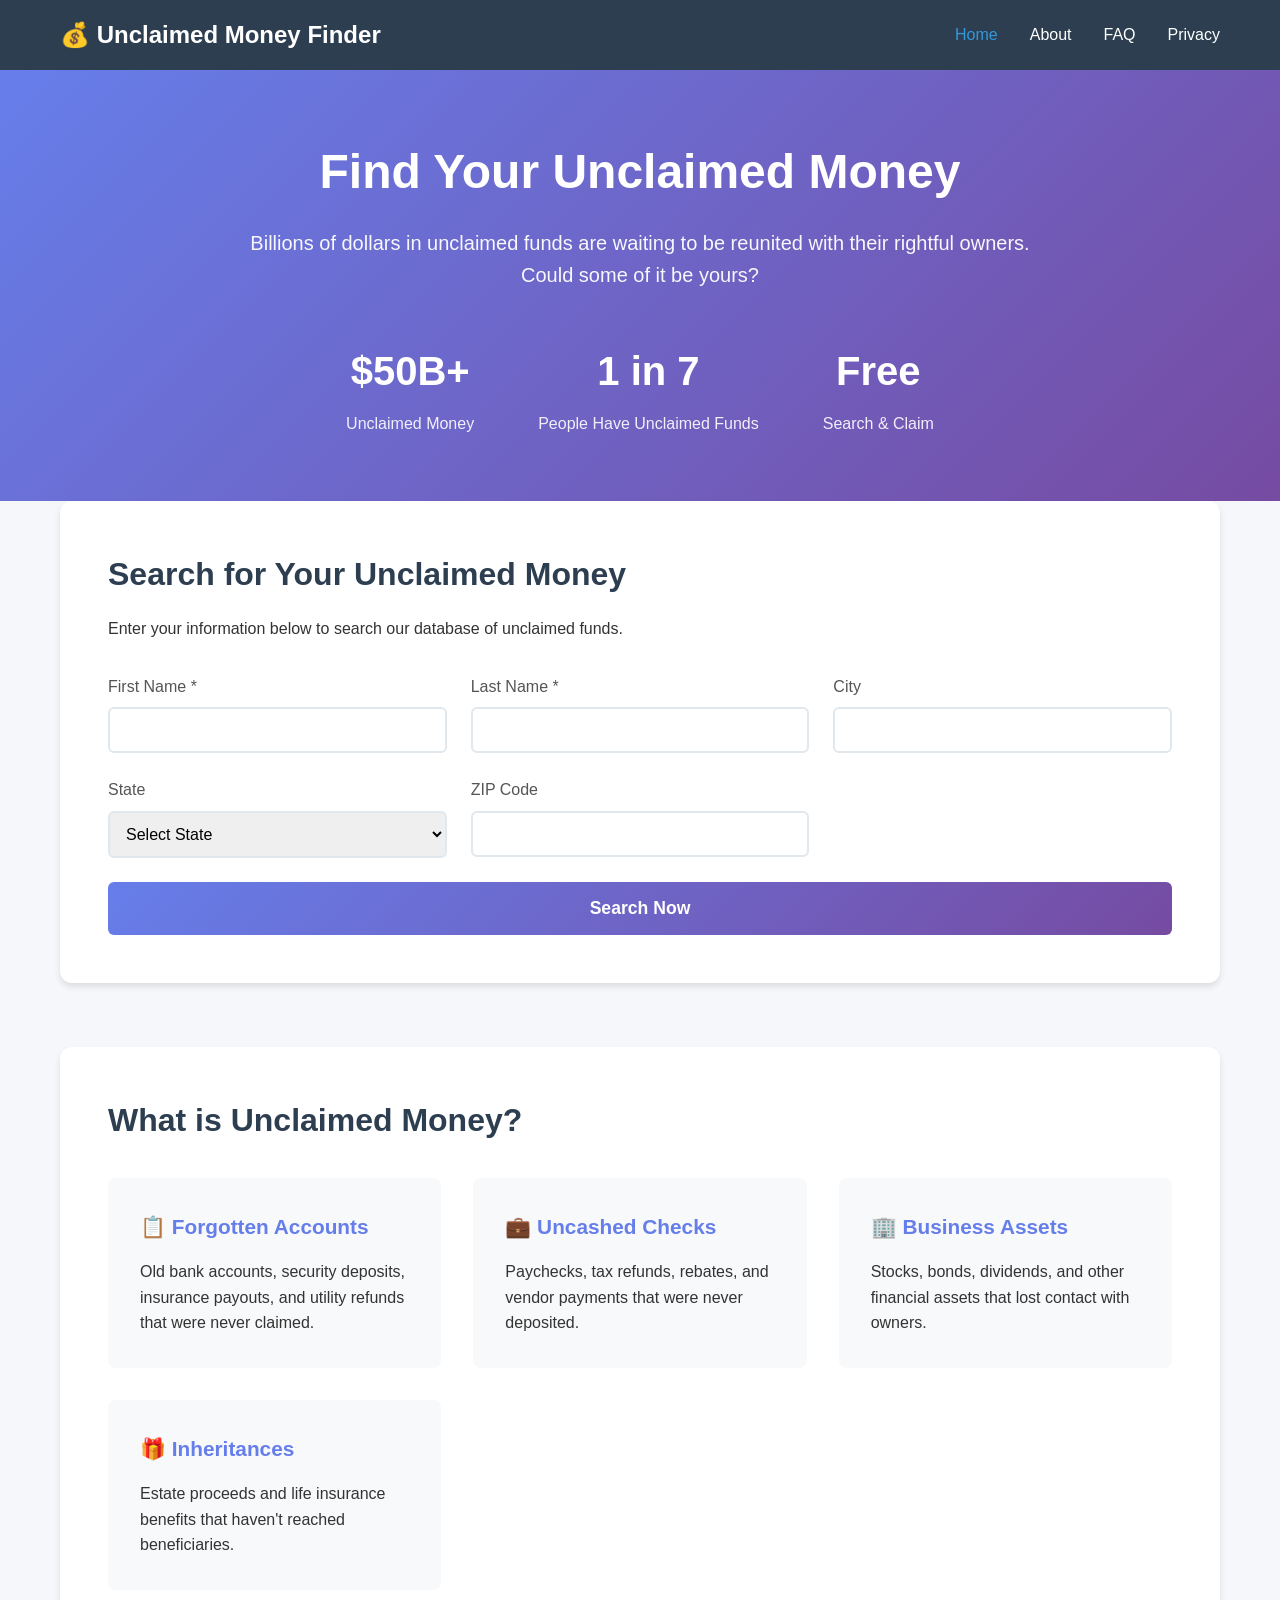
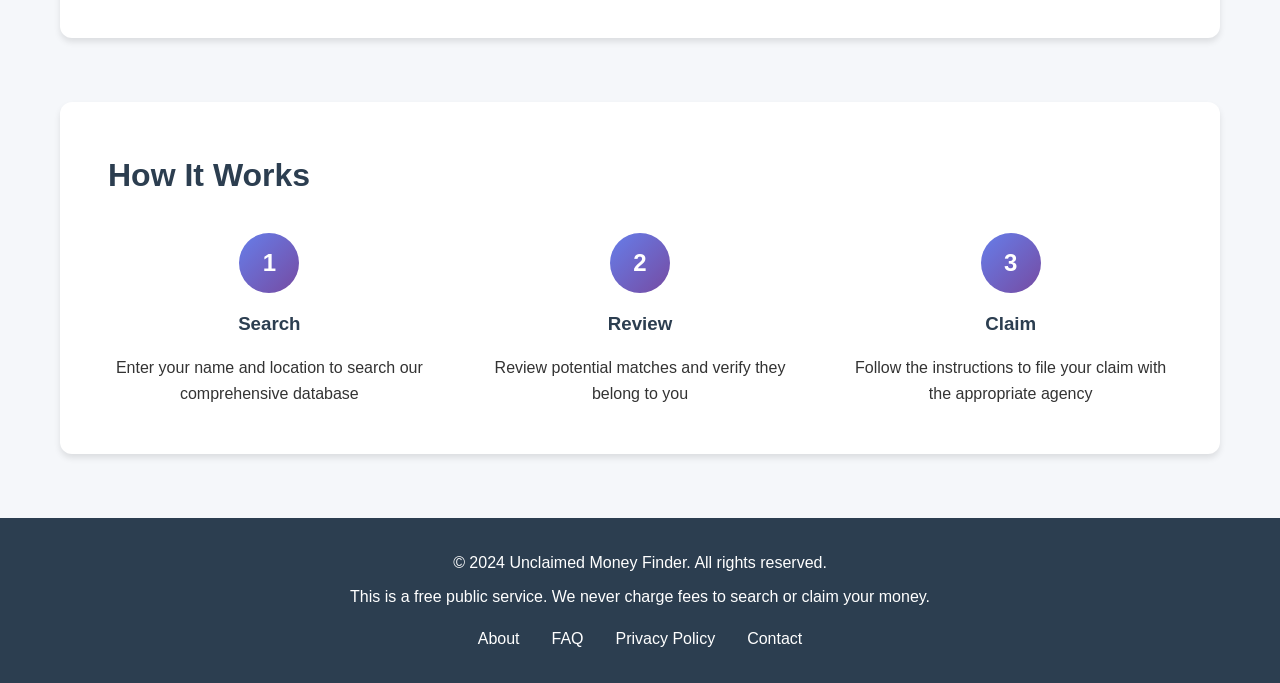
==== index.html @ c1319617 "Implement unclaimed money finder website with full functionality Co-authored-by: deanomarsh <2092781" ====
<!DOCTYPE html>
<html lang="en">
<head>
    <meta charset="UTF-8">
    <meta name="viewport" content="width=device-width, initial-scale=1.0">
    <title>Unclaimed Money Finder - Find Your Lost Funds</title>
    <link rel="stylesheet" href="styles.css">
</head>
<body>
    <nav class="navbar">
        <div class="container">
            <div class="nav-brand">
                <h1>💰 Unclaimed Money Finder</h1>
            </div>
            <ul class="nav-menu">
                <li><a href="index.html" class="active">Home</a></li>
                <li><a href="about.html">About</a></li>
                <li><a href="faq.html">FAQ</a></li>
                <li><a href="privacy.html">Privacy</a></li>
            </ul>
        </div>
    </nav>

    <header class="hero">
        <div class="container">
            <h1>Find Your Unclaimed Money</h1>
            <p class="hero-subtitle">Billions of dollars in unclaimed funds are waiting to be reunited with their rightful owners. Could some of it be yours?</p>
            <div class="stats">
                <div class="stat-item">
                    <h3>$50B+</h3>
                    <p>Unclaimed Money</p>
                </div>
                <div class="stat-item">
                    <h3>1 in 7</h3>
                    <p>People Have Unclaimed Funds</p>
                </div>
                <div class="stat-item">
                    <h3>Free</h3>
                    <p>Search & Claim</p>
                </div>
            </div>
        </div>
    </header>

    <main class="container">
        <section class="search-section">
            <h2>Search for Your Unclaimed Money</h2>
            <p>Enter your information below to search our database of unclaimed funds.</p>
            
            <form id="searchForm" class="search-form">
                <div class="form-group">
                    <label for="firstName">First Name *</label>
                    <input type="text" id="firstName" name="firstName" required>
                </div>

                <div class="form-group">
                    <label for="lastName">Last Name *</label>
                    <input type="text" id="lastName" name="lastName" required>
                </div>

                <div class="form-group">
                    <label for="city">City</label>
                    <input type="text" id="city" name="city">
                </div>

                <div class="form-group">
                    <label for="state">State</label>
                    <select id="state" name="state">
                        <option value="">Select State</option>
                        <option value="AL">Alabama</option>
                        <option value="AK">Alaska</option>
                        <option value="AZ">Arizona</option>
                        <option value="AR">Arkansas</option>
                        <option value="CA">California</option>
                        <option value="CO">Colorado</option>
                        <option value="CT">Connecticut</option>
                        <option value="DE">Delaware</option>
                        <option value="FL">Florida</option>
                        <option value="GA">Georgia</option>
                        <option value="HI">Hawaii</option>
                        <option value="ID">Idaho</option>
                        <option value="IL">Illinois</option>
                        <option value="IN">Indiana</option>
                        <option value="IA">Iowa</option>
                        <option value="KS">Kansas</option>
                        <option value="KY">Kentucky</option>
                        <option value="LA">Louisiana</option>
                        <option value="ME">Maine</option>
                        <option value="MD">Maryland</option>
                        <option value="MA">Massachusetts</option>
                        <option value="MI">Michigan</option>
                        <option value="MN">Minnesota</option>
                        <option value="MS">Mississippi</option>
                        <option value="MO">Missouri</option>
                        <option value="MT">Montana</option>
                        <option value="NE">Nebraska</option>
                        <option value="NV">Nevada</option>
                        <option value="NH">New Hampshire</option>
                        <option value="NJ">New Jersey</option>
                        <option value="NM">New Mexico</option>
                        <option value="NY">New York</option>
                        <option value="NC">North Carolina</option>
                        <option value="ND">North Dakota</option>
                        <option value="OH">Ohio</option>
                        <option value="OK">Oklahoma</option>
                        <option value="OR">Oregon</option>
                        <option value="PA">Pennsylvania</option>
                        <option value="RI">Rhode Island</option>
                        <option value="SC">South Carolina</option>
                        <option value="SD">South Dakota</option>
                        <option value="TN">Tennessee</option>
                        <option value="TX">Texas</option>
                        <option value="UT">Utah</option>
                        <option value="VT">Vermont</option>
                        <option value="VA">Virginia</option>
                        <option value="WA">Washington</option>
                        <option value="WV">West Virginia</option>
                        <option value="WI">Wisconsin</option>
                        <option value="WY">Wyoming</option>
                    </select>
                </div>

                <div class="form-group">
                    <label for="zipCode">ZIP Code</label>
                    <input type="text" id="zipCode" name="zipCode" pattern="[0-9]{5}">
                </div>

                <button type="submit" class="btn-primary">Search Now</button>
            </form>

            <div id="loadingSpinner" class="loading" style="display: none;">
                <div class="spinner"></div>
                <p>Searching database...</p>
            </div>
        </section>

        <section id="resultsSection" class="results-section" style="display: none;">
            <h2>Search Results</h2>
            <div id="resultsContainer"></div>
        </section>

        <section class="info-section">
            <h2>What is Unclaimed Money?</h2>
            <div class="info-cards">
                <div class="info-card">
                    <h3>📋 Forgotten Accounts</h3>
                    <p>Old bank accounts, security deposits, insurance payouts, and utility refunds that were never claimed.</p>
                </div>
                <div class="info-card">
                    <h3>💼 Uncashed Checks</h3>
                    <p>Paychecks, tax refunds, rebates, and vendor payments that were never deposited.</p>
                </div>
                <div class="info-card">
                    <h3>🏢 Business Assets</h3>
                    <p>Stocks, bonds, dividends, and other financial assets that lost contact with owners.</p>
                </div>
                <div class="info-card">
                    <h3>🎁 Inheritances</h3>
                    <p>Estate proceeds and life insurance benefits that haven't reached beneficiaries.</p>
                </div>
            </div>
        </section>

        <section class="cta-section">
            <h2>How It Works</h2>
            <div class="steps">
                <div class="step">
                    <div class="step-number">1</div>
                    <h3>Search</h3>
                    <p>Enter your name and location to search our comprehensive database</p>
                </div>
                <div class="step">
                    <div class="step-number">2</div>
                    <h3>Review</h3>
                    <p>Review potential matches and verify they belong to you</p>
                </div>
                <div class="step">
                    <div class="step-number">3</div>
                    <h3>Claim</h3>
                    <p>Follow the instructions to file your claim with the appropriate agency</p>
                </div>
            </div>
        </section>
    </main>

    <footer class="footer">
        <div class="container">
            <p>&copy; 2024 Unclaimed Money Finder. All rights reserved.</p>
            <p>This is a free public service. We never charge fees to search or claim your money.</p>
            <div class="footer-links">
                <a href="about.html">About</a>
                <a href="faq.html">FAQ</a>
                <a href="privacy.html">Privacy Policy</a>
                <a href="mailto:contact@unclaimedmoney.com">Contact</a>
            </div>
        </div>
    </footer>

    <script src="app.js"></script>
</body>
</html>
---- styles.css ----
/* Reset and Base Styles */
* {
    margin: 0;
    padding: 0;
    box-sizing: border-box;
}

body {
    font-family: -apple-system, BlinkMacSystemFont, 'Segoe UI', Roboto, Oxygen, Ubuntu, Cantarell, sans-serif;
    line-height: 1.6;
    color: #333;
    background-color: #f5f7fa;
}

.container {
    max-width: 1200px;
    margin: 0 auto;
    padding: 0 20px;
}

/* Navigation */
.navbar {
    background-color: #2c3e50;
    color: white;
    padding: 1rem 0;
    box-shadow: 0 2px 4px rgba(0,0,0,0.1);
}

.navbar .container {
    display: flex;
    justify-content: space-between;
    align-items: center;
}

.nav-brand h1 {
    font-size: 1.5rem;
    font-weight: 600;
}

.nav-menu {
    display: flex;
    list-style: none;
    gap: 2rem;
}

.nav-menu a {
    color: white;
    text-decoration: none;
    transition: color 0.3s;
}

.nav-menu a:hover,
.nav-menu a.active {
    color: #3498db;
}

/* Hero Section */
.hero {
    background: linear-gradient(135deg, #667eea 0%, #764ba2 100%);
    color: white;
    padding: 4rem 0;
    text-align: center;
}

.hero h1 {
    font-size: 3rem;
    margin-bottom: 1rem;
    font-weight: 700;
}

.hero-subtitle {
    font-size: 1.25rem;
    margin-bottom: 3rem;
    opacity: 0.95;
    max-width: 800px;
    margin-left: auto;
    margin-right: auto;
}

.stats {
    display: flex;
    justify-content: center;
    gap: 4rem;
    margin-top: 3rem;
}

.stat-item {
    text-align: center;
}

.stat-item h3 {
    font-size: 2.5rem;
    margin-bottom: 0.5rem;
}

.stat-item p {
    font-size: 1rem;
    opacity: 0.9;
}

/* Main Content */
main {
    padding: 3rem 0;
}

section {
    margin-bottom: 4rem;
}

h2 {
    font-size: 2rem;
    margin-bottom: 1rem;
    color: #2c3e50;
}

/* Search Section */
.search-section {
    background: white;
    padding: 3rem;
    border-radius: 12px;
    box-shadow: 0 4px 6px rgba(0,0,0,0.1);
}

.search-form {
    display: grid;
    grid-template-columns: repeat(auto-fit, minmax(250px, 1fr));
    gap: 1.5rem;
    margin-top: 2rem;
}

.form-group {
    display: flex;
    flex-direction: column;
}

.form-group label {
    margin-bottom: 0.5rem;
    font-weight: 500;
    color: #555;
}

.form-group input,
.form-group select {
    padding: 0.75rem;
    border: 2px solid #e1e8ed;
    border-radius: 6px;
    font-size: 1rem;
    transition: border-color 0.3s;
}

.form-group input:focus,
.form-group select:focus {
    outline: none;
    border-color: #667eea;
}

.btn-primary {
    grid-column: 1 / -1;
    padding: 1rem 2rem;
    background: linear-gradient(135deg, #667eea 0%, #764ba2 100%);
    color: white;
    border: none;
    border-radius: 6px;
    font-size: 1.1rem;
    font-weight: 600;
    cursor: pointer;
    transition: transform 0.2s, box-shadow 0.2s;
}

.btn-primary:hover {
    transform: translateY(-2px);
    box-shadow: 0 4px 12px rgba(102, 126, 234, 0.4);
}

.btn-primary:disabled {
    opacity: 0.6;
    cursor: not-allowed;
    transform: none;
}

/* Loading Spinner */
.loading {
    text-align: center;
    padding: 3rem;
}

.spinner {
    border: 4px solid #f3f3f3;
    border-top: 4px solid #667eea;
    border-radius: 50%;
    width: 50px;
    height: 50px;
    animation: spin 1s linear infinite;
    margin: 0 auto 1rem;
}

@keyframes spin {
    0% { transform: rotate(0deg); }
    100% { transform: rotate(360deg); }
}

/* Results Section */
.results-section {
    background: white;
    padding: 3rem;
    border-radius: 12px;
    box-shadow: 0 4px 6px rgba(0,0,0,0.1);
}

.result-card {
    border: 2px solid #e1e8ed;
    border-radius: 8px;
    padding: 1.5rem;
    margin-bottom: 1.5rem;
    transition: border-color 0.3s, box-shadow 0.3s;
}

.result-card:hover {
    border-color: #667eea;
    box-shadow: 0 2px 8px rgba(102, 126, 234, 0.2);
}

.result-card h3 {
    color: #667eea;
    margin-bottom: 1rem;
}

.result-details {
    display: grid;
    grid-template-columns: repeat(auto-fit, minmax(200px, 1fr));
    gap: 1rem;
    margin-bottom: 1rem;
}

.result-detail {
    display: flex;
    flex-direction: column;
}

.result-detail strong {
    color: #555;
    font-size: 0.9rem;
    margin-bottom: 0.25rem;
}

.result-detail span {
    color: #2c3e50;
    font-size: 1rem;
}

.claim-button {
    background-color: #27ae60;
    color: white;
    padding: 0.75rem 1.5rem;
    border: none;
    border-radius: 6px;
    cursor: pointer;
    font-weight: 600;
    transition: background-color 0.3s;
}

.claim-button:hover {
    background-color: #229954;
}

.no-results {
    text-align: center;
    padding: 3rem;
}

.no-results h3 {
    color: #555;
    margin-bottom: 1rem;
}

.no-results p {
    color: #777;
    margin-bottom: 1.5rem;
}

.no-results ul {
    text-align: left;
    max-width: 600px;
    margin: 0 auto;
    color: #555;
}

.no-results li {
    margin-bottom: 0.5rem;
}

/* Info Section */
.info-section {
    background: white;
    padding: 3rem;
    border-radius: 12px;
    box-shadow: 0 4px 6px rgba(0,0,0,0.1);
}

.info-cards {
    display: grid;
    grid-template-columns: repeat(auto-fit, minmax(250px, 1fr));
    gap: 2rem;
    margin-top: 2rem;
}

.info-card {
    padding: 2rem;
    border-radius: 8px;
    background: #f8f9fa;
    transition: transform 0.3s, box-shadow 0.3s;
}

.info-card:hover {
    transform: translateY(-5px);
    box-shadow: 0 6px 12px rgba(0,0,0,0.1);
}

.info-card h3 {
    color: #667eea;
    margin-bottom: 1rem;
    font-size: 1.3rem;
}

/* CTA Section */
.cta-section {
    background: white;
    padding: 3rem;
    border-radius: 12px;
    box-shadow: 0 4px 6px rgba(0,0,0,0.1);
}

.steps {
    display: grid;
    grid-template-columns: repeat(auto-fit, minmax(250px, 1fr));
    gap: 3rem;
    margin-top: 2rem;
}

.step {
    text-align: center;
}

.step-number {
    width: 60px;
    height: 60px;
    background: linear-gradient(135deg, #667eea 0%, #764ba2 100%);
    color: white;
    border-radius: 50%;
    display: flex;
    align-items: center;
    justify-content: center;
    font-size: 1.5rem;
    font-weight: 700;
    margin: 0 auto 1rem;
}

.step h3 {
    margin-bottom: 1rem;
    color: #2c3e50;
}

/* Footer */
.footer {
    background-color: #2c3e50;
    color: white;
    padding: 2rem 0;
    text-align: center;
    margin-top: 4rem;
}

.footer p {
    margin-bottom: 0.5rem;
}

.footer-links {
    display: flex;
    justify-content: center;
    gap: 2rem;
    margin-top: 1rem;
}

.footer-links a {
    color: white;
    text-decoration: none;
    transition: color 0.3s;
}

.footer-links a:hover {
    color: #3498db;
}

/* Content Pages */
.content-page {
    background: white;
    padding: 3rem;
    border-radius: 12px;
    box-shadow: 0 4px 6px rgba(0,0,0,0.1);
    margin: 3rem 0;
}

.content-page h2 {
    margin-top: 2rem;
    margin-bottom: 1rem;
}

.content-page h3 {
    margin-top: 1.5rem;
    margin-bottom: 0.75rem;
    color: #667eea;
}

.content-page p {
    margin-bottom: 1rem;
    line-height: 1.8;
}

.content-page ul,
.content-page ol {
    margin-left: 2rem;
    margin-bottom: 1rem;
}

.content-page li {
    margin-bottom: 0.5rem;
}

.faq-item {
    margin-bottom: 2rem;
    padding-bottom: 1.5rem;
    border-bottom: 1px solid #e1e8ed;
}

.faq-item:last-child {
    border-bottom: none;
}

.faq-item h3 {
    color: #2c3e50;
    margin-bottom: 0.75rem;
}

/* Responsive Design */
@media (max-width: 768px) {
    .hero h1 {
        font-size: 2rem;
    }

    .hero-subtitle {
        font-size: 1rem;
    }

    .stats {
        flex-direction: column;
        gap: 2rem;
    }

    .nav-menu {
        gap: 1rem;
        font-size: 0.9rem;
    }

    .search-form {
        grid-template-columns: 1fr;
    }

    .search-section,
    .results-section,
    .info-section,
    .cta-section,
    .content-page {
        padding: 2rem 1.5rem;
    }
}
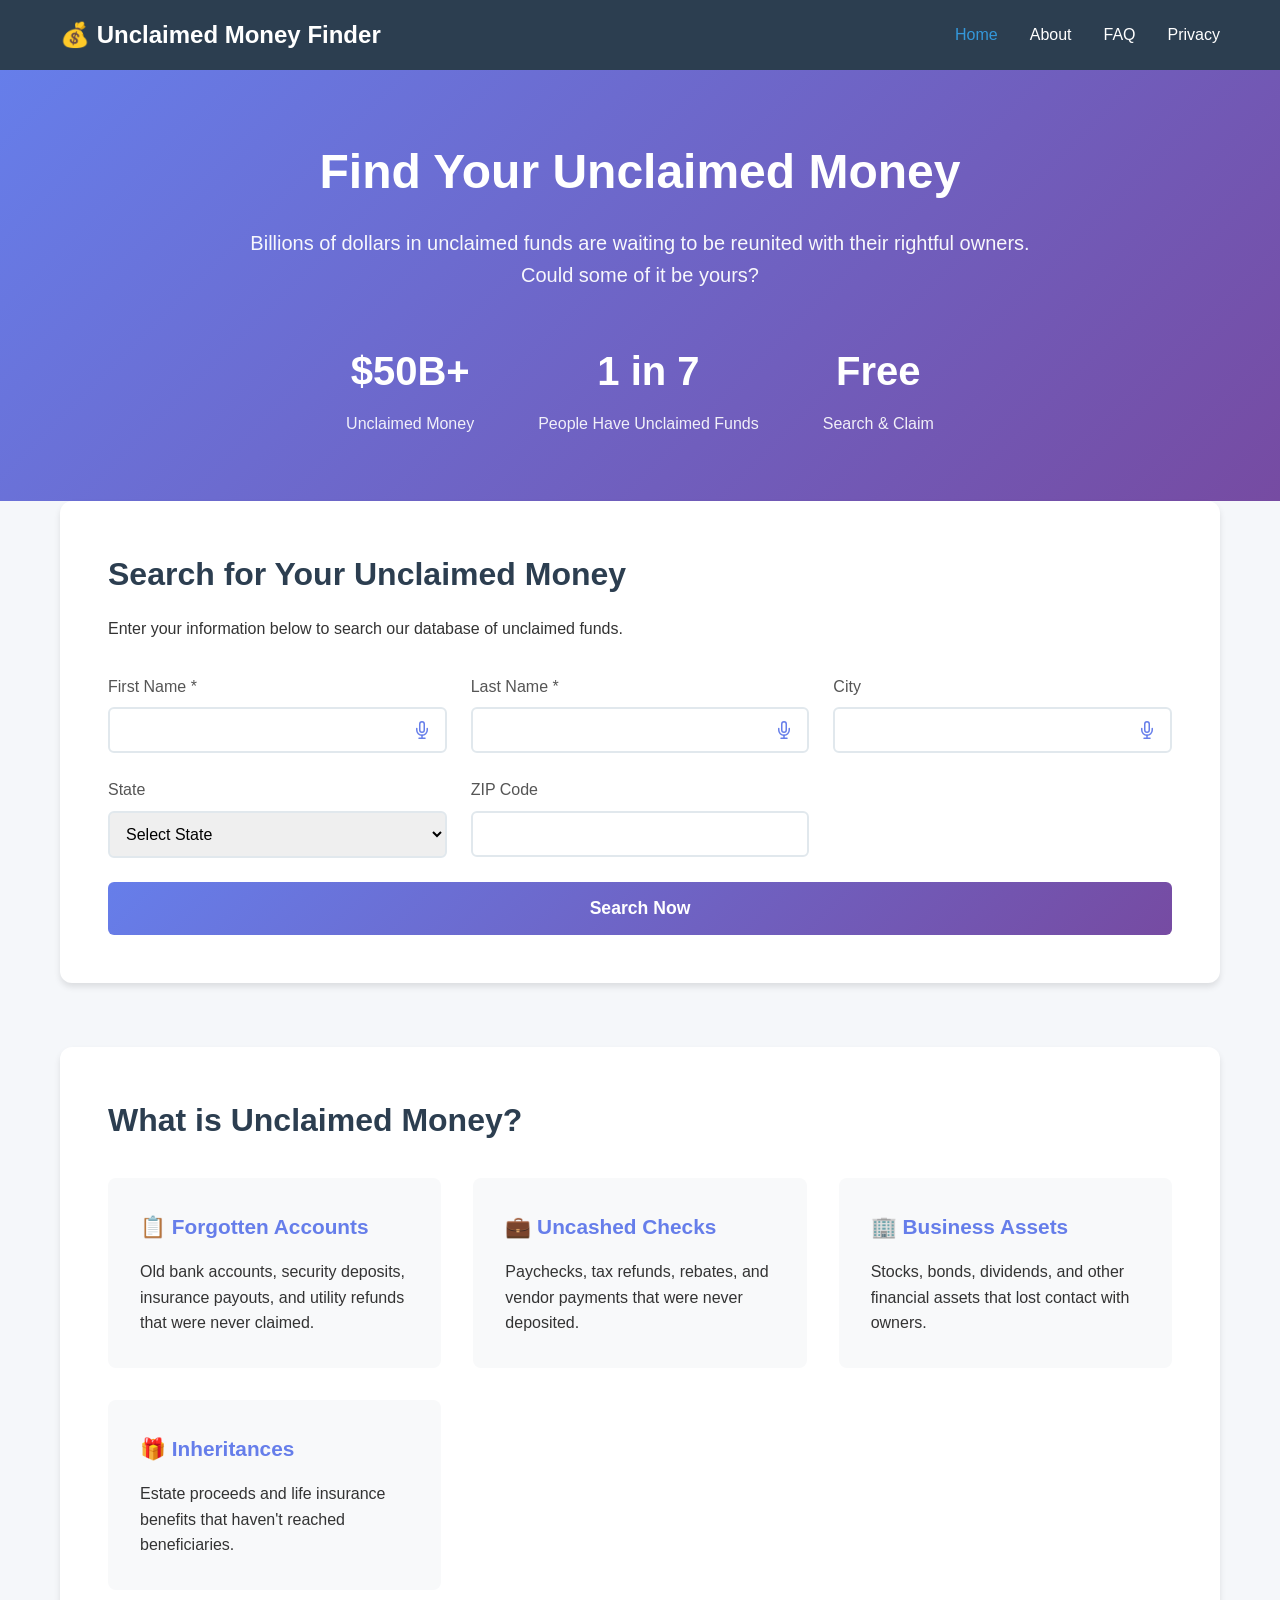
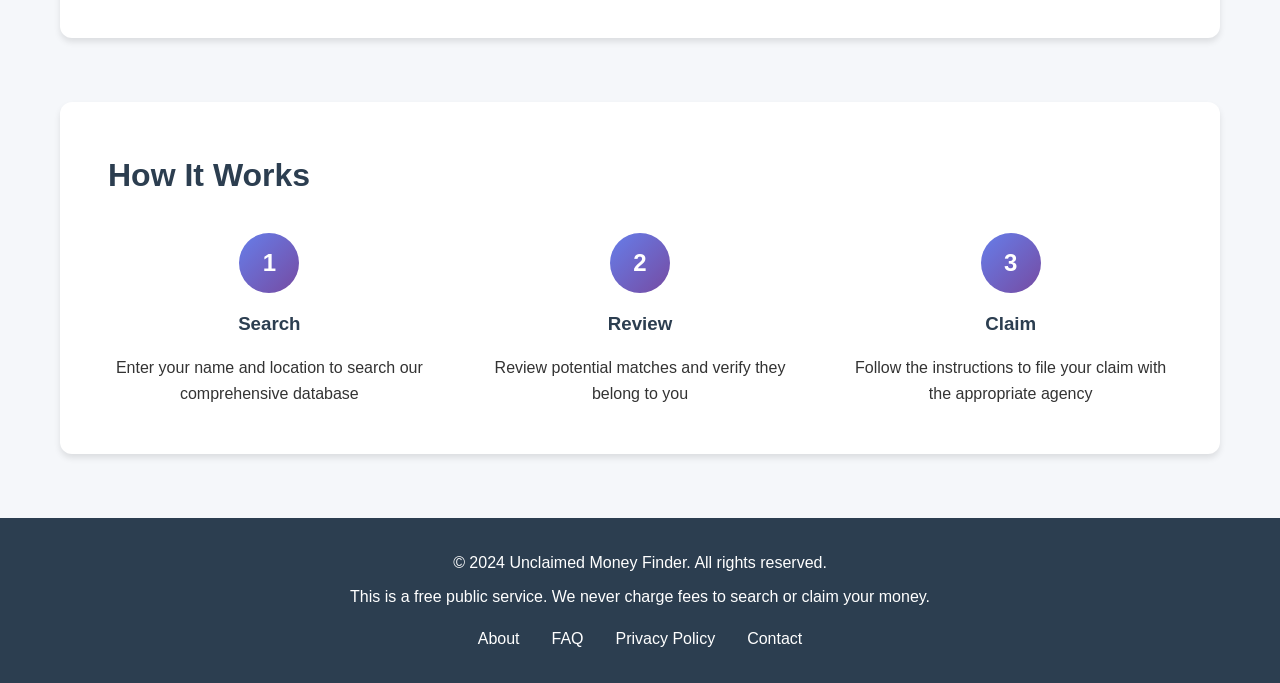
==== commit ae398414: "Add voice input functionality with microphone buttons Co-authored-by: deanomarsh <209278178+deanomar" ====
--- a/index.html
+++ b/index.html
@@ -50,17 +50,47 @@
             <form id="searchForm" class="search-form">
                 <div class="form-group">
                     <label for="firstName">First Name *</label>
-                    <input type="text" id="firstName" name="firstName" required>
+                    <div class="input-with-mic">
+                        <input type="text" id="firstName" name="firstName" required>
+                        <button type="button" class="mic-button" data-target="firstName" title="Voice input">
+                            <svg xmlns="http://www.w3.org/2000/svg" width="18" height="18" viewBox="0 0 24 24" fill="none" stroke="currentColor" stroke-width="2" stroke-linecap="round" stroke-linejoin="round">
+                                <path d="M12 1a3 3 0 0 0-3 3v8a3 3 0 0 0 6 0V4a3 3 0 0 0-3-3z"></path>
+                                <path d="M19 10v2a7 7 0 0 1-14 0v-2"></path>
+                                <line x1="12" y1="19" x2="12" y2="23"></line>
+                                <line x1="8" y1="23" x2="16" y2="23"></line>
+                            </svg>
+                        </button>
+                    </div>
                 </div>
 
                 <div class="form-group">
                     <label for="lastName">Last Name *</label>
-                    <input type="text" id="lastName" name="lastName" required>
+                    <div class="input-with-mic">
+                        <input type="text" id="lastName" name="lastName" required>
+                        <button type="button" class="mic-button" data-target="lastName" title="Voice input">
+                            <svg xmlns="http://www.w3.org/2000/svg" width="18" height="18" viewBox="0 0 24 24" fill="none" stroke="currentColor" stroke-width="2" stroke-linecap="round" stroke-linejoin="round">
+                                <path d="M12 1a3 3 0 0 0-3 3v8a3 3 0 0 0 6 0V4a3 3 0 0 0-3-3z"></path>
+                                <path d="M19 10v2a7 7 0 0 1-14 0v-2"></path>
+                                <line x1="12" y1="19" x2="12" y2="23"></line>
+                                <line x1="8" y1="23" x2="16" y2="23"></line>
+                            </svg>
+                        </button>
+                    </div>
                 </div>
 
                 <div class="form-group">
                     <label for="city">City</label>
-                    <input type="text" id="city" name="city">
+                    <div class="input-with-mic">
+                        <input type="text" id="city" name="city">
+                        <button type="button" class="mic-button" data-target="city" title="Voice input">
+                            <svg xmlns="http://www.w3.org/2000/svg" width="18" height="18" viewBox="0 0 24 24" fill="none" stroke="currentColor" stroke-width="2" stroke-linecap="round" stroke-linejoin="round">
+                                <path d="M12 1a3 3 0 0 0-3 3v8a3 3 0 0 0 6 0V4a3 3 0 0 0-3-3z"></path>
+                                <path d="M19 10v2a7 7 0 0 1-14 0v-2"></path>
+                                <line x1="12" y1="19" x2="12" y2="23"></line>
+                                <line x1="8" y1="23" x2="16" y2="23"></line>
+                            </svg>
+                        </button>
+                    </div>
                 </div>
 
                 <div class="form-group">
--- a/styles.css
+++ b/styles.css
@@ -131,6 +131,51 @@
 .form-group {
     display: flex;
     flex-direction: column;
+}
+
+.input-with-mic {
+    position: relative;
+    display: flex;
+    align-items: center;
+}
+
+.input-with-mic input {
+    flex: 1;
+    padding-right: 45px;
+}
+
+.mic-button {
+    position: absolute;
+    right: 8px;
+    background: none;
+    border: none;
+    cursor: pointer;
+    padding: 8px;
+    display: flex;
+    align-items: center;
+    justify-content: center;
+    color: #667eea;
+    transition: all 0.3s;
+    border-radius: 4px;
+}
+
+.mic-button:hover {
+    background-color: rgba(102, 126, 234, 0.1);
+    transform: scale(1.1);
+}
+
+.mic-button.listening {
+    color: #e74c3c;
+    animation: pulse 1.5s infinite;
+}
+
+@keyframes pulse {
+    0%, 100% {
+        opacity: 1;
+    }
+    50% {
+        opacity: 0.5;
+    }
 }
 
 .form-group label {
